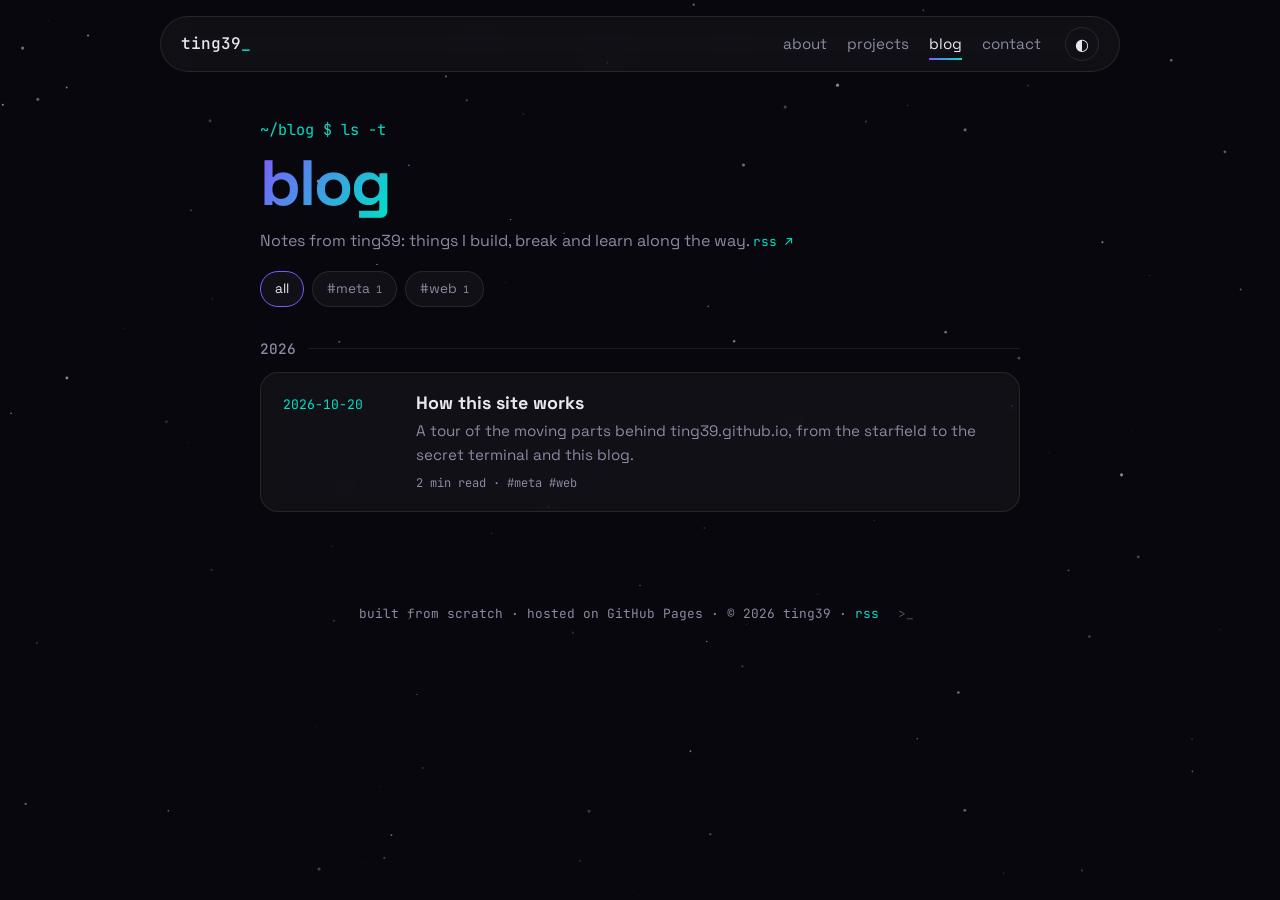
==== blog/index.html @ bfc8deff "Add a Markdown blog with feeds, tag pages and a build Action posts/*.md → blog/ pages, posts.json, A" ====
<!doctype html>
<html lang="en">
<head>
  <meta charset="utf-8">
  <meta name="viewport" content="width=device-width, initial-scale=1">
  <title>ting39 · blog</title>
  <meta name="description" content="Notes from ting39: things I build, break and learn along the way.">
  <link rel="canonical" href="https://ting39.github.io/blog/">
  <meta property="og:site_name" content="ting39">
  <meta property="og:type" content="website">
  <meta property="og:title" content="ting39 · blog">
  <meta property="og:description" content="Notes from ting39: things I build, break and learn along the way.">
  <meta property="og:url" content="https://ting39.github.io/blog/">
  <meta name="twitter:card" content="summary">
  <meta name="theme-color" content="#07070d">
  <link rel="icon" href="data:image/svg+xml,<svg xmlns='http://www.w3.org/2000/svg' viewBox='0 0 100 100'><text y='.9em' font-size='90'>✦</text></svg>">
  <link rel="alternate" type="application/atom+xml" title="ting39 · blog" href="../feed.xml">
  <script>try{var t=localStorage.getItem("theme");if(t)document.documentElement.dataset.theme=t}catch(e){}</script>
  <link rel="preconnect" href="https://fonts.googleapis.com">
  <link rel="preconnect" href="https://fonts.gstatic.com" crossorigin>
  <link href="https://fonts.googleapis.com/css2?family=Space+Grotesk:wght@400;500;700&family=JetBrains+Mono:wght@400;500&display=swap" rel="stylesheet">
  <link rel="stylesheet" href="../style.css?v=5140fa63">
  <link rel="stylesheet" href="../assets/blog.css?v=5140fa63">
</head>
<body class="blog-page">
  <canvas id="sky" aria-hidden="true"></canvas>
  <a class="skip" href="#content">Skip to content</a>
  <header class="nav">
    <a class="logo" href="../">ting39<span class="blink">_</span></a>
    <nav aria-label="Site">
      <a href="../#about">about</a>
      <a href="../#projects">projects</a>
      <a href="../blog/" class="active" aria-current="page">blog</a>
      <a href="../#contact">contact</a>
    </nav>
    <button class="theme-toggle" id="themeToggle" type="button" aria-label="Toggle light/dark theme">◐</button>
  </header>

  <main id="content" class="blog-main">
    <header class="blog-head">
      <p class="mono kicker">~/blog $ ls -t</p>
      <h1>blog</h1>
      <p class="muted">Notes from ting39: things I build, break and learn along the way. <a class="feed-link mono" href="../feed.xml">rss ↗</a></p>
      <nav class="filters tag-chips" aria-label="Tags">
      <a href="../blog/" class="on" aria-current="page">all</a>
      <a href="../blog/tags/meta/">#meta <small>1</small></a>
      <a href="../blog/tags/web/">#web <small>1</small></a>
    </nav>
    </header>
    <h2 class="year mono">2026</h2>
    <ol class="post-list">
      <li><a class="card post-item" href="../blog/how-this-site-works/">
        <time class="pi-date mono" datetime="2026-10-20">2026-10-20</time>
        <span class="pi-main">
          <b class="pi-title">How this site works</b>
          <span class="pi-sum">A tour of the moving parts behind ting39.github.io, from the starfield to the secret terminal and this blog.</span>
          <span class="pi-meta mono">2 min read · #meta #web</span>
        </span>
      </a></li>
    </ol>
  </main>

  <footer>
    <p class="mono">built from scratch · hosted on GitHub Pages · © <span id="footYear">2026</span> ting39 · <a href="../feed.xml">rss</a> <button class="term-btn" type="button" data-terminal aria-label="Open terminal" title="terminal (press `)">&gt;_</button></p>
  </footer>

  <script src="../projects.js"></script>
  <script src="../assets/blog.js?v=5140fa63" defer></script>
</body>
</html>
---- style.css ----
:root {
  --bg: #07070d;
  --bg-2: #0e0e1a;
  --fg: #e8e8f0;
  --muted: #8a8aa3;
  --card: rgba(255, 255, 255, 0.04);
  --border: rgba(255, 255, 255, 0.09);
  --a1: #7c5cff;
  --a2: #00e0c6;
  --a3: #ff4fa3;
  --star: 232, 232, 240;
  --radius: 18px;
}
:root[data-theme="light"] {
  --bg: #f6f5fb;
  --bg-2: #ecebf5;
  --fg: #16161f;
  --muted: #5d5d72;
  --card: rgba(255, 255, 255, 0.7);
  --border: rgba(20, 20, 40, 0.1);
  --star: 90, 80, 160;
}

* { box-sizing: border-box; margin: 0; padding: 0; }
html { scroll-behavior: smooth; }
body {
  font-family: "Space Grotesk", system-ui, sans-serif;
  background: var(--bg);
  color: var(--fg);
  line-height: 1.6;
  overflow-x: hidden;
  transition: background .4s, color .4s;
}
a { color: inherit; text-decoration: none; }
.mono { font-family: "JetBrains Mono", monospace; }
.muted { color: var(--muted); }

#sky { position: fixed; inset: 0; z-index: -2; }
.cursor-glow {
  position: fixed; width: 500px; height: 500px; border-radius: 50%;
  pointer-events: none; z-index: -1; left: 0; top: 0;
  background: radial-gradient(circle, rgba(124, 92, 255, .15), transparent 60%);
  transform: translate(-50%, -50%);
  transition: opacity .3s;
}

/* NAV */
.nav {
  position: fixed; top: 16px; left: 50%; transform: translateX(-50%);
  width: min(960px, calc(100% - 32px));
  display: flex; align-items: center; gap: 24px;
  padding: 10px 20px; border-radius: 999px;
  background: var(--card); border: 1px solid var(--border);
  backdrop-filter: blur(14px); -webkit-backdrop-filter: blur(14px);
  z-index: 10;
}
.logo { font-family: "JetBrains Mono", monospace; font-weight: 500; }
.blink { animation: blink 1s steps(1) infinite; color: var(--a2); }
.nav nav { display: flex; gap: 20px; margin-left: auto; }
.nav nav a { color: var(--muted); font-size: .95rem; position: relative; transition: color .2s; }
.nav nav a:hover, .nav nav a.active { color: var(--fg); }
.nav nav a::after {
  content: ""; position: absolute; left: 0; bottom: -4px; height: 2px; width: 0;
  background: linear-gradient(90deg, var(--a1), var(--a2)); transition: width .3s;
}
.nav nav a:hover::after, .nav nav a.active::after { width: 100%; }
.theme-toggle {
  background: none; border: 1px solid var(--border); color: var(--fg);
  width: 34px; height: 34px; border-radius: 50%; cursor: pointer; font-size: 1rem;
  transition: transform .4s;
}
.theme-toggle:hover { transform: rotate(180deg); }

/* HERO */
.hero {
  min-height: 100vh; display: flex; flex-direction: column;
  justify-content: center; align-items: center; text-align: center;
  padding: 0 16px; position: relative;
}
.kicker { color: var(--a2); font-size: .95rem; margin-bottom: 8px; }
.glitch {
  font-size: clamp(4rem, 16vw, 10rem); font-weight: 700; letter-spacing: -0.04em; line-height: 1;
  background: linear-gradient(120deg, var(--a1), var(--a2), var(--a3), var(--a1));
  background-size: 300% 100%;
  -webkit-background-clip: text; background-clip: text; color: transparent;
  animation: shift 8s ease-in-out infinite;
  position: relative;
}
.glitch::before, .glitch::after {
  content: attr(data-text); position: absolute; inset: 0;
  background: inherit; -webkit-background-clip: text; background-clip: text;
  opacity: 0;
}
.glitch:hover::before { animation: glitch1 .4s linear infinite; opacity: .8; }
.glitch:hover::after { animation: glitch2 .4s linear infinite; opacity: .8; }
.tagline { margin-top: 18px; font-size: clamp(1rem, 2.6vw, 1.3rem); color: var(--muted); min-height: 2em; }
.caret { animation: blink 1s steps(1) infinite; color: var(--a2); }
.hero-actions { display: flex; gap: 14px; margin-top: 34px; flex-wrap: wrap; justify-content: center; }

.btn {
  display: inline-block; padding: 12px 26px; border-radius: 999px; font-weight: 500;
  transition: transform .2s, box-shadow .3s, background .3s;
}
.btn:hover { transform: translateY(-2px); }
.btn.primary {
  background: linear-gradient(120deg, var(--a1), var(--a2)); color: #fff;
  box-shadow: 0 8px 30px -8px var(--a1);
}
.btn.primary:hover { box-shadow: 0 12px 40px -6px var(--a2); }
.btn.ghost { border: 1px solid var(--border); background: var(--card); }

.scroll-hint {
  position: absolute; bottom: 36px; width: 26px; height: 42px;
  border: 2px solid var(--muted); border-radius: 14px;
}
.scroll-hint span {
  position: absolute; left: 50%; top: 8px; width: 4px; height: 8px; margin-left: -2px;
  background: var(--fg); border-radius: 2px; animation: scroll 1.8s infinite;
}

/* SECTIONS */
.section { width: min(960px, calc(100% - 32px)); margin: 0 auto; padding: 110px 0 40px; }
.section h2 { font-size: clamp(1.8rem, 5vw, 2.6rem); margin-bottom: 28px; display: flex; align-items: center; gap: 12px; }
.section h2::after { content: ""; flex: 1; height: 1px; background: var(--border); margin-left: 12px; }
.num { font-family: "JetBrains Mono", monospace; color: var(--a2); font-size: .6em; }

.card {
  background: var(--card); border: 1px solid var(--border); border-radius: var(--radius);
  padding: 28px; backdrop-filter: blur(10px); -webkit-backdrop-filter: blur(10px);
}
.about-grid { display: grid; grid-template-columns: 1.6fr 1fr; gap: 20px; }
.about-text p + p { margin-top: 12px; }
.stats { display: grid; gap: 16px; }
.stats > div { display: flex; align-items: baseline; gap: 12px; }
.stat {
  font-size: 2rem; font-weight: 700; min-width: 2.6ch;
  background: linear-gradient(120deg, var(--a1), var(--a2));
  -webkit-background-clip: text; background-clip: text; color: transparent;
}
.stats small { color: var(--muted); }

/* PROJECTS */
.filters { display: flex; gap: 8px; flex-wrap: wrap; margin-bottom: 18px; }
.filters button {
  font: inherit; font-size: .85rem; padding: 6px 14px; border-radius: 999px; cursor: pointer;
  background: var(--card); color: var(--muted); border: 1px solid var(--border);
}
.filters button.on { color: var(--fg); border-color: var(--a1); }
.project-grid { display: grid; grid-template-columns: repeat(auto-fill, minmax(270px, 1fr)); gap: 20px; }
.project {
  position: relative; overflow: hidden; transition: transform .3s, border-color .3s;
  transform-style: preserve-3d;
}
.project:hover { border-color: var(--a1); }
.project .emoji { font-size: 2rem; }
.project h3 { margin: 10px 0 6px; }
.project p { color: var(--muted); font-size: .95rem; }
.project .tags { display: flex; gap: 6px; flex-wrap: wrap; margin-top: 14px; }
.project .tags span { font-family: "JetBrains Mono", monospace; font-size: .75rem; color: var(--a2); }
.project .plinks { display: flex; gap: 14px; margin-top: 16px; font-size: .9rem; }
.project .plinks a:hover { color: var(--a2); }

.empty { text-align: center; padding: 56px 24px; }
.empty h3 { margin-top: 24px; font-size: 1.3rem; }
.orbit {
  width: 80px; height: 80px; margin: 0 auto; border-radius: 50%;
  border: 1px dashed var(--muted); position: relative; animation: spin 6s linear infinite;
}
.orbit::before {
  content: ""; position: absolute; inset: 28px; border-radius: 50%;
  background: linear-gradient(120deg, var(--a1), var(--a2));
  box-shadow: 0 0 24px var(--a1);
}
.orbit span {
  position: absolute; top: -5px; left: 50%; width: 10px; height: 10px; margin-left: -5px;
  border-radius: 50%; background: var(--a3); box-shadow: 0 0 12px var(--a3);
}

/* MUSIC */
[hidden] { display: none !important; }
.music-sub { margin: -14px 0 18px; }
.tracks { list-style: none; display: grid; grid-template-columns: minmax(0, 1fr); gap: 10px; }
.track {
  display: flex; align-items: center; gap: 16px; padding: 12px 18px;
  transition: transform .25s, border-color .25s;
}
.track:hover, .track.active { transform: translateX(6px); border-color: #1db954; }
.track .meta a:hover b { color: #1db954; text-decoration: underline; text-underline-offset: 3px; }
.track .art { position: relative; flex: none; width: 56px; height: 56px; }
.track .play {
  position: absolute; inset: 0; border: 0; border-radius: 8px; cursor: pointer;
  background: rgba(0, 0, 0, .45); color: #fff; font-size: 1.1rem;
  display: grid; place-items: center; opacity: 0; transition: opacity .2s, background .2s;
}
.track .play .ico {
  width: 34px; height: 34px; border-radius: 50%; background: #1db954; color: #000;
  display: grid; place-items: center; font-size: .8rem; padding-left: 2px;
  box-shadow: 0 4px 14px -4px rgba(0, 0, 0, .7); transition: transform .2s;
}
.track:hover .play, .track.active .play, .track .play:focus-visible { opacity: 1; }
.track .play:hover .ico { transform: scale(1.1); }
.track.playing .play .ico { padding-left: 0; letter-spacing: -2px; }
@media (hover: none) { .track .play { opacity: 1; background: rgba(0, 0, 0, .25); } }
.player { margin-top: 14px; }
.player-slot { min-height: 152px; border-radius: 12px; overflow: hidden; }
.player-slot iframe { display: block; border-radius: 12px; }
.player-loading { height: 152px; display: grid; place-items: center; color: var(--muted); background: var(--card); border: 1px solid var(--border); border-radius: 12px; font-size: .85rem; }
.player-note { color: var(--muted); font-size: .78rem; margin-top: 8px; }
.track .rank { font-family: "JetBrains Mono", monospace; font-size: 1.3rem; color: var(--muted); width: 1.4ch; text-align: right; }
.tracks li:first-child .rank { color: #1db954; }
.track img, .track .noart {
  width: 56px; height: 56px; border-radius: 8px; flex: none; object-fit: cover;
  box-shadow: 0 6px 20px -8px rgba(0, 0, 0, .6);
}
.track .noart { display: grid; place-items: center; background: var(--card); font-size: 1.4rem; }
.track .meta { display: flex; flex-direction: column; min-width: 0; flex: 1; }
.track .meta a, .track .meta b, .track .meta small { display: block; min-width: 0; white-space: nowrap; overflow: hidden; text-overflow: ellipsis; }
.track .meta small { color: var(--muted); }
.eq { display: flex; gap: 3px; align-items: flex-end; height: 18px; opacity: 0; transition: opacity .3s; }
.eq i { width: 3px; background: #1db954; border-radius: 2px; animation: eq 0.9s ease-in-out infinite; }
.eq i:nth-child(2) { animation-delay: -.3s; }
.eq i:nth-child(3) { animation-delay: -.6s; }
.track .eq i { animation-play-state: paused; }
.track.playing .eq { opacity: 1; }
.track.playing .eq i { animation-play-state: running; }
.music-foot { margin-top: 14px; font-size: .78rem; color: var(--muted); display: flex; align-items: center; gap: 6px; flex-wrap: wrap; }
.music-foot a { color: #1db954; }
.spotify-dot { width: 8px; height: 8px; border-radius: 50%; background: #1db954; box-shadow: 0 0 10px #1db954; }
@keyframes eq { 0%, 100% { height: 4px; } 50% { height: 18px; } }

/* CONTACT */
.contact { text-align: center; }
.contact p { font-size: 1.15rem; margin-bottom: 20px; }
.links { display: flex; gap: 14px; justify-content: center; flex-wrap: wrap; }

footer { text-align: center; padding: 60px 16px 40px; color: var(--muted); font-size: .8rem; }
.term-btn {
  font: inherit; color: var(--muted); background: none; border: 1px solid transparent; border-radius: 6px;
  padding: 1px 6px; margin-left: 4px; cursor: pointer; opacity: .55; transition: opacity .2s, color .2s, border-color .2s;
}
.term-btn:hover, .term-btn:focus-visible { opacity: 1; color: var(--a2); border-color: var(--border); outline: none; }
.kicker-btn { font: inherit; color: inherit; background: none; border: 0; padding: 0; cursor: text; }
.kicker-btn:hover { text-shadow: 0 0 12px var(--a2); }
.kicker-btn:focus-visible { outline: 1px dashed var(--a2); outline-offset: 4px; }

/* REVEAL */
.reveal { opacity: 0; transform: translateY(40px); transition: opacity .8s, transform .8s; }
.reveal.in { opacity: 1; transform: none; }

@keyframes blink { 50% { opacity: 0; } }
@keyframes shift { 0%, 100% { background-position: 0% 50%; } 50% { background-position: 100% 50%; } }
@keyframes scroll { 0% { opacity: 1; transform: translateY(0); } 100% { opacity: 0; transform: translateY(14px); } }
@keyframes spin { to { transform: rotate(360deg); } }
@keyframes glitch1 { 0%,100% { transform: translate(0); } 25% { transform: translate(-3px, 2px); } 50% { transform: translate(3px, -1px); } 75% { transform: translate(-1px, -2px); } }
@keyframes glitch2 { 0%,100% { transform: translate(0); } 25% { transform: translate(3px, -2px); } 50% { transform: translate(-3px, 1px); } 75% { transform: translate(2px, 2px); } }

@media (max-width: 680px) {
  .nav { gap: 10px; padding: 8px 10px 8px 14px; }
  .nav nav { gap: 12px; }
  .nav nav a { font-size: .85rem; white-space: nowrap; }
  /* the links scroll sideways instead of widening the page on narrow phones */
  .nav nav {
    flex: 1; min-width: 0; margin-left: 0; overflow-x: auto; scrollbar-width: none; padding: 4px 6px 6px;
    -webkit-mask-image: linear-gradient(90deg, transparent, #000 10px, #000 calc(100% - 10px), transparent);
    mask-image: linear-gradient(90deg, transparent, #000 10px, #000 calc(100% - 10px), transparent);
  }
  .nav nav::-webkit-scrollbar { display: none; }
  .nav nav a:first-child { margin-left: auto; }
  .logo, .theme-toggle { flex: none; }
  .about-grid { grid-template-columns: 1fr; }
  .cursor-glow { display: none; }
}
@media (prefers-reduced-motion: reduce) {
  *, *::before, *::after { animation: none !important; transition: none !important; }
  .reveal { opacity: 1; transform: none; }
}

/* POSTS (homepage "writing" section and the blog index share these) */
.post-list { list-style: none; display: grid; gap: 12px; }
.post-item {
  display: grid; grid-template-columns: 7.2em 1fr; gap: 6px 18px; padding: 18px 22px;
  transition: transform .25s, border-color .25s;
}
.post-item:hover, .post-item:focus-visible { border-color: var(--a1); transform: translateX(4px); outline: none; }
.pi-date { color: var(--a2); font-size: .82rem; padding-top: .2em; }
.pi-main { display: flex; flex-direction: column; gap: 4px; min-width: 0; }
.pi-title { font-size: 1.12rem; line-height: 1.35; }
.pi-sum { color: var(--muted); font-size: .95rem; }
.pi-meta { color: var(--muted); font-size: .75rem; margin-top: 2px; }
.post-item:hover .pi-title { color: var(--a2); }
.more-posts { margin-top: 16px; font-size: .85rem; color: var(--muted); }
.more-posts a { color: var(--a2); }
.more-posts a:hover { text-decoration: underline; text-underline-offset: 3px; }
@media (max-width: 560px) {
  .post-item { grid-template-columns: 1fr; padding: 16px 18px; }
}

.skip {
  position: fixed; left: 16px; top: -60px; z-index: 50; padding: 8px 14px; border-radius: 8px;
  background: var(--a1); color: #fff; transition: top .2s;
}
.skip:focus { top: 16px; }
---- assets/blog.css ----
/* Blog pages (generated by tools/blog/build.mjs). Builds on style.css's tokens. */
:root {
  --prose: #d9d9e6;
  --code-bg: rgba(255, 255, 255, .035);
  --tok-keyword: #c792ea; --tok-string: #a6e3a1; --tok-number: #ffb86c; --tok-comment: #6f7596;
  --tok-function: #82aaff; --tok-type: #ffd166; --tok-builtin: #00e0c6; --tok-literal: #ff79c6;
  --tok-operator: #89ddff; --tok-punct: #8a8aa3; --tok-property: #82aaff; --tok-tag: #ff79c6;
  --tok-attr: #ffd166; --tok-variable: #f78c6c; --tok-meta: #a48bff;
  --cjk: "Noto Sans TC", "PingFang TC", "Hiragino Sans", "Microsoft JhengHei", "Noto Sans CJK TC", sans-serif;
}
:root[data-theme="light"] {
  --prose: #2a2a38;
  --code-bg: rgba(20, 20, 60, .04);
  --tok-keyword: #8a3fc4; --tok-string: #2a7f3b; --tok-number: #b35c00; --tok-comment: #7a7f99;
  --tok-function: #2f59d6; --tok-type: #9a6500; --tok-builtin: #007d73; --tok-literal: #c42a7a;
  --tok-operator: #1f6f99; --tok-punct: #6c6c86; --tok-property: #2f59d6; --tok-tag: #c42a7a;
  --tok-attr: #9a6500; --tok-variable: #b8431c; --tok-meta: #6a48f0;
}

.blog-main { width: min(760px, calc(100% - 32px)); margin: 0 auto; padding: 118px 0 30px; }
.blog-page { font-family: "Space Grotesk", var(--cjk); }

/* index + tag pages */
.blog-head { margin-bottom: 26px; }
.blog-head h1 {
  font-size: clamp(2.6rem, 9vw, 4rem); line-height: 1.05; letter-spacing: -.03em;
  background: linear-gradient(120deg, var(--a1), var(--a2)); -webkit-background-clip: text; background-clip: text; color: transparent;
  width: fit-content;
}
.blog-head .muted { margin: 10px 0 18px; }
.feed-link { font-size: .8rem; color: var(--a2); white-space: nowrap; }
.tag-chips a { font-size: .85rem; padding: 6px 14px; border-radius: 999px; background: var(--card); color: var(--muted); border: 1px solid var(--border); transition: color .2s, border-color .2s; }
.tag-chips a:hover { color: var(--fg); }
.tag-chips a.on { color: var(--fg); border-color: var(--a1); }
.tag-chips small { color: var(--muted); font-family: "JetBrains Mono", monospace; font-size: .75em; margin-left: 2px; }
.year { font-size: .9rem; font-weight: 500; color: var(--muted); margin: 30px 0 12px; display: flex; align-items: center; gap: 12px; }
.year::after { content: ""; flex: 1; height: 1px; background: var(--border); }
.empty-posts { text-align: center; }

/* a post */
.progress {
  position: fixed; top: 0; left: 0; right: 0; height: 2px; z-index: 20; transform-origin: 0 50%; transform: scaleX(0);
  background: linear-gradient(90deg, var(--a1), var(--a2));
}
.post-head { margin-bottom: 30px; }
.back { display: inline-block; font-size: .85rem; color: var(--muted); margin-bottom: 26px; transition: color .2s, transform .2s; }
.back:hover { color: var(--a2); transform: translateX(-3px); }
.post-head .kicker { font-size: .85rem; color: var(--a2); margin-bottom: 10px; }
.post-head h1 { font-size: clamp(2rem, 6vw, 3rem); line-height: 1.15; letter-spacing: -.025em; text-wrap: balance; }
.tags { list-style: none; display: flex; flex-wrap: wrap; gap: 6px 14px; margin-top: 16px; }
.tags a { font-family: "JetBrains Mono", monospace; font-size: .8rem; color: var(--a2); }
.tags a:hover { text-decoration: underline; text-underline-offset: 3px; }

.toc { margin: 0 0 30px; padding: 12px 18px; border: 1px solid var(--border); border-radius: 12px; background: var(--card); }
.toc summary { cursor: pointer; color: var(--muted); font-size: .85rem; }
.toc ol { list-style: none; margin-top: 10px; display: grid; gap: 4px; }
.toc li.toc-3 { padding-left: 16px; font-size: .95em; }
.toc a { color: var(--muted); transition: color .2s; }
.toc a:hover { color: var(--fg); }

/* typography */
.prose {
  color: var(--prose); font-size: 1.08rem; line-height: 1.8; overflow-wrap: break-word;
  text-autospace: normal; text-spacing-trim: normal; hanging-punctuation: allow-end; line-break: strict;
}
.prose:lang(zh), .post:lang(zh) .prose { line-height: 1.95; letter-spacing: .02em; }
.prose > * + * { margin-top: 1.15em; }
.prose h2, .prose h3, .prose h4 { color: var(--fg); line-height: 1.3; letter-spacing: -.01em; scroll-margin-top: 90px; position: relative; }
.prose h2 { font-size: 1.6rem; margin-top: 2em; }
.prose h3 { font-size: 1.28rem; margin-top: 1.7em; }
.prose h4 { font-size: 1.08rem; margin-top: 1.5em; }
.prose h1 { font-size: 2rem; }
.anchor { margin-left: .35em; color: var(--muted); opacity: 0; font-weight: 400; transition: opacity .2s; text-decoration: none !important; }
.prose :is(h1, h2, h3, h4, h5, h6):hover .anchor, .anchor:focus-visible { opacity: .7; }
.prose a { color: var(--fg); text-decoration: underline; text-decoration-color: var(--a1); text-decoration-thickness: 1.5px; text-underline-offset: 3px; transition: color .2s, text-decoration-color .2s; }
.prose a:hover { color: var(--a2); text-decoration-color: var(--a2); }
.prose strong { color: var(--fg); }
.prose ul, .prose ol { padding-left: 1.4em; }
.prose li + li, .prose li > ul, .prose li > ol { margin-top: .35em; }
.prose li::marker { color: var(--a2); }
.prose ul.tasks { list-style: none; padding-left: .2em; }
.prose li.task input { accent-color: var(--a2); margin-right: .4em; transform: translateY(1px); }
.prose hr { border: 0; text-align: center; margin: 2.2em 0; }
.prose hr::after { content: "✦  ✦  ✦"; color: var(--muted); letter-spacing: .4em; white-space: pre; }
.prose img { max-width: 100%; height: auto; border-radius: 12px; display: block; }
.prose figure:not(.code) { margin-inline: 0; }
.prose figure:not(.code) img { margin: 0 auto; box-shadow: 0 16px 40px -20px rgba(0, 0, 0, .6); }
.prose figcaption { text-align: center; color: var(--muted); font-size: .88rem; margin-top: .6em; }
.prose blockquote { border-left: 3px solid var(--a1); padding: .2em 0 .2em 1.1em; color: var(--muted); }
.prose kbd {
  font-family: "JetBrains Mono", monospace; font-size: .82em; padding: .1em .45em; border-radius: 6px;
  border: 1px solid var(--border); border-bottom-width: 2px; background: var(--code-bg); color: var(--fg);
}
.prose :not(pre) > code {
  font-family: "JetBrains Mono", monospace; font-size: .86em; padding: .12em .4em; border-radius: 6px;
  background: var(--code-bg); border: 1px solid var(--border); color: var(--fg); overflow-wrap: anywhere;
}
.prose del { color: var(--muted); }

/* callouts: > [!NOTE] etc. */
.callout { --c: var(--a1); border: 1px solid color-mix(in srgb, var(--c) 40%, transparent); border-left: 3px solid var(--c); border-radius: 10px; padding: .85em 1.1em; background: color-mix(in srgb, var(--c) 7%, transparent); }
.callout > * + * { margin-top: .6em; }
.callout-title { font-weight: 700; color: var(--c); font-size: .92em; letter-spacing: .02em; }
.callout-title::before { content: "ℹ  "; white-space: pre; }
.callout-tip { --c: var(--a2); } .callout-tip .callout-title::before { content: "✦  "; }
.callout-important { --c: #c792ea; } .callout-important .callout-title::before { content: "❖  "; }
.callout-warning { --c: #ffb86c; } .callout-warning .callout-title::before { content: "⚠  "; }
.callout-caution { --c: #ff6b81; } .callout-caution .callout-title::before { content: "⛔  "; }
:root[data-theme="light"] .callout-warning { --c: #b35c00; }
:root[data-theme="light"] .callout-caution { --c: #d42a4f; }

/* tables */
.table-wrap { overflow-x: auto; border: 1px solid var(--border); border-radius: 12px; }
.prose table { border-collapse: collapse; width: 100%; font-size: .95rem; line-height: 1.5; }
.prose th, .prose td { padding: .6em .9em; text-align: left; border-bottom: 1px solid var(--border); vertical-align: top; }
.prose th { color: var(--fg); background: var(--code-bg); font-weight: 500; white-space: nowrap; }
.prose tr:last-child td { border-bottom: 0; }

/* code blocks */
figure.code { margin-inline: 0; border: 1px solid var(--border); border-radius: 12px; background: var(--code-bg); overflow: hidden; position: relative; }
figure.code figcaption {
  display: flex; align-items: center; gap: 10px; padding: .45em .6em .45em 1em; margin: 0; text-align: left;
  border-bottom: 1px solid var(--border); font-family: "JetBrains Mono", monospace; font-size: .76rem; color: var(--muted);
}
.code-title { color: var(--fg); flex: 1; overflow: hidden; text-overflow: ellipsis; white-space: nowrap; }
.code-lang { text-transform: lowercase; }
figure.code pre { overflow-x: auto; padding: 1em 1.1em; font-family: "JetBrains Mono", monospace; font-size: .86rem; line-height: 1.65; tab-size: 2; scrollbar-width: thin; }
.copy {
  font: inherit; font-size: .74rem; color: var(--muted); background: transparent; border: 1px solid var(--border);
  border-radius: 6px; padding: .15em .6em; cursor: pointer; transition: color .2s, border-color .2s;
}
.copy:hover, .copy:focus-visible { color: var(--fg); border-color: var(--a1); outline: none; }
figure.code > .copy { position: absolute; top: .55em; right: .6em; opacity: 0; font-family: "JetBrains Mono", monospace; }
figure.code:hover > .copy, figure.code > .copy:focus-visible { opacity: 1; }
@media (hover: none) { figure.code > .copy { opacity: 1; } }
.tok-keyword { color: var(--tok-keyword); } .tok-string { color: var(--tok-string); } .tok-number { color: var(--tok-number); }
.tok-comment { color: var(--tok-comment); font-style: italic; } .tok-function { color: var(--tok-function); }
.tok-type { color: var(--tok-type); } .tok-builtin { color: var(--tok-builtin); } .tok-literal { color: var(--tok-literal); }
.tok-operator { color: var(--tok-operator); } .tok-punct { color: var(--tok-punct); } .tok-property { color: var(--tok-property); }
.tok-tag { color: var(--tok-tag); } .tok-attr { color: var(--tok-attr); } .tok-variable { color: var(--tok-variable); } .tok-meta { color: var(--tok-meta); }
.tok-inserted { color: #5af2a5; background: rgba(90, 242, 165, .08); display: inline-block; width: 100%; }
.tok-deleted { color: #ff6b81; background: rgba(255, 107, 129, .08); display: inline-block; width: 100%; }

/* footnotes */
.fn a { text-decoration: none !important; font-family: "JetBrains Mono", monospace; font-size: .75em; color: var(--a2); padding: 0 .15em; }
.footnotes { margin-top: 2.5em; padding-top: 1em; border-top: 1px solid var(--border); font-size: .9rem; color: var(--muted); }
.footnotes ol { padding-left: 1.4em; }
.fn-back { text-decoration: none !important; }
:target { scroll-margin-top: 90px; }
.footnotes li:target, .prose :target { animation: flash 1.6s ease-out; }
@keyframes flash { 0% { background: color-mix(in srgb, var(--a2) 22%, transparent); } 100% { background: transparent; } }

/* post footer */
.post-foot { margin-top: 3em; padding: 0; text-align: left; font-size: 1rem; color: inherit; }
.post-nav { display: grid; grid-template-columns: 1fr 1fr; gap: 14px; }
.post-nav a { padding: 16px 20px; display: flex; flex-direction: column; gap: 4px; transition: border-color .25s, transform .25s; }
.post-nav a:hover { border-color: var(--a1); transform: translateY(-2px); }
.post-nav small { color: var(--muted); font-size: .76rem; }
.post-nav-next { text-align: right; grid-column: 2; }
.post-meta { margin-top: 20px; font-size: .78rem; color: var(--muted); }
.post-meta a { color: var(--a2); }
.post-meta kbd { font-family: inherit; border: 1px solid var(--border); border-radius: 4px; padding: 0 .35em; }
.post-meta code { color: var(--fg); }
footer a { color: var(--a2); }

@media (max-width: 560px) {
  .blog-main { padding-top: 100px; }
  .prose { font-size: 1.02rem; }
  .post-nav { grid-template-columns: 1fr; }
  .post-nav-next { grid-column: 1; }
  .prose ul, .prose ol { padding-left: 1.2em; }
}
@media print {
  #sky, .nav, footer, .progress, .copy, .post-nav, .toc { display: none !important; }
  .blog-main { padding: 0; width: 100%; }
  .prose { color: #000; }
}
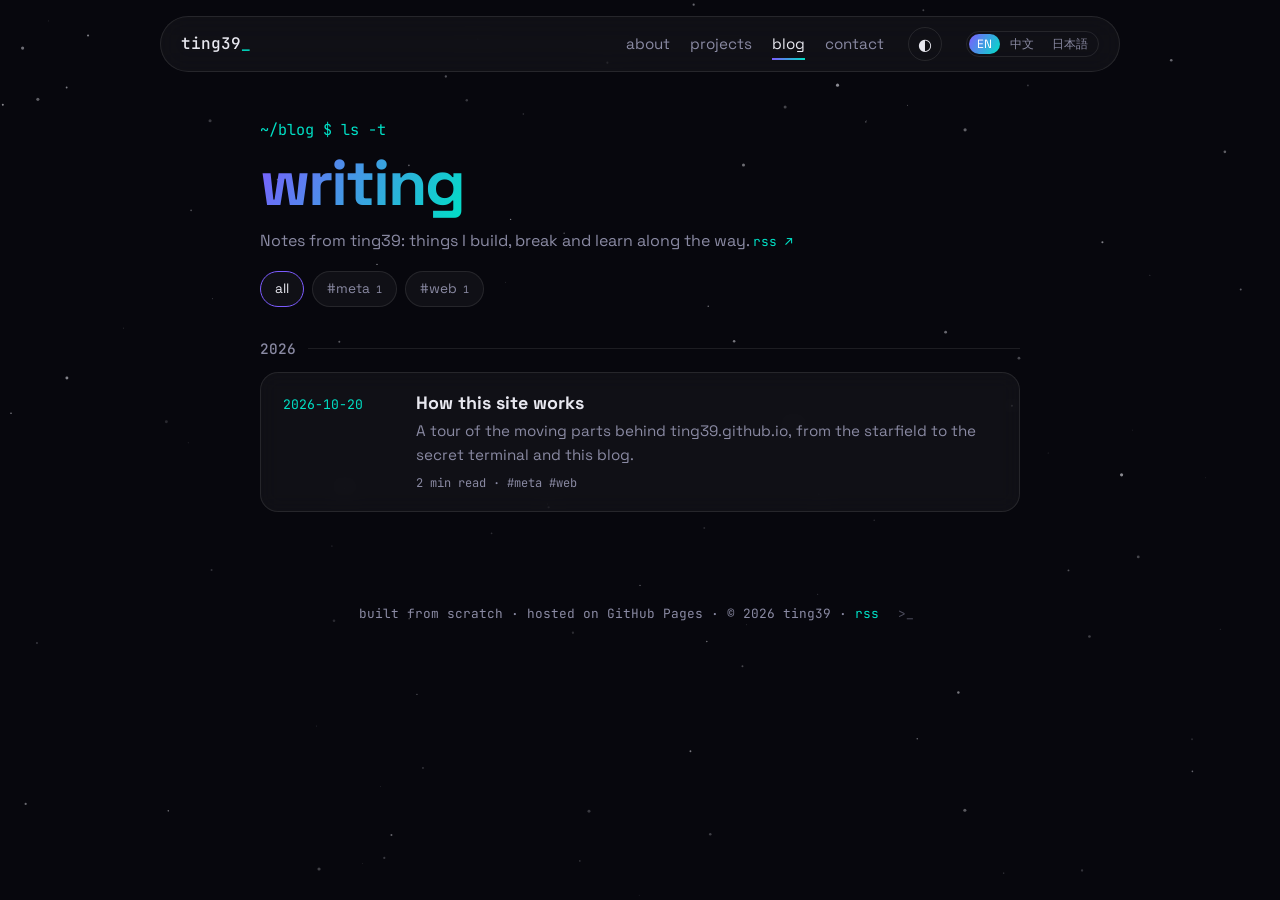
==== commit 93f6b3e1: "Add Traditional Chinese (Taiwan) and Japanese to the whole homepage - assets/i18n.js: shared languag" ====
--- a/blog/index.html
+++ b/blog/index.html
@@ -11,7 +11,8 @@
   <meta property="og:title" content="ting39 · blog">
   <meta property="og:description" content="Notes from ting39: things I build, break and learn along the way.">
   <meta property="og:url" content="https://ting39.github.io/blog/">
-  <meta name="twitter:card" content="summary">
+  <meta property="og:image" content="https://ting39.github.io/assets/og.png">
+  <meta name="twitter:card" content="summary_large_image">
   <meta name="theme-color" content="#07070d">
   <link rel="icon" href="data:image/svg+xml,<svg xmlns='http://www.w3.org/2000/svg' viewBox='0 0 100 100'><text y='.9em' font-size='90'>✦</text></svg>">
   <link rel="alternate" type="application/atom+xml" title="ting39 · blog" href="../feed.xml">
@@ -19,30 +20,31 @@
   <link rel="preconnect" href="https://fonts.googleapis.com">
   <link rel="preconnect" href="https://fonts.gstatic.com" crossorigin>
   <link href="https://fonts.googleapis.com/css2?family=Space+Grotesk:wght@400;500;700&family=JetBrains+Mono:wght@400;500&display=swap" rel="stylesheet">
-  <link rel="stylesheet" href="../style.css?v=5140fa63">
-  <link rel="stylesheet" href="../assets/blog.css?v=5140fa63">
+  <link rel="stylesheet" href="../style.css?v=33f9f69d">
+  <link rel="stylesheet" href="../assets/blog.css?v=33f9f69d">
 </head>
 <body class="blog-page">
   <canvas id="sky" aria-hidden="true"></canvas>
-  <a class="skip" href="#content">Skip to content</a>
+  <a class="skip" href="#content" data-i18n="blog.skip">Skip to content</a>
   <header class="nav">
     <a class="logo" href="../">ting39<span class="blink">_</span></a>
     <nav aria-label="Site">
-      <a href="../#about">about</a>
-      <a href="../#projects">projects</a>
-      <a href="../blog/" class="active" aria-current="page">blog</a>
-      <a href="../#contact">contact</a>
+      <a href="../#about" data-i18n="nav.about">about</a>
+      <a href="../#projects" data-i18n="nav.projects">projects</a>
+      <a href="../blog/" class="active" aria-current="page" data-i18n="nav.blog">blog</a>
+      <a href="../#contact" data-i18n="nav.contact">contact</a>
     </nav>
-    <button class="theme-toggle" id="themeToggle" type="button" aria-label="Toggle light/dark theme">◐</button>
+    <button class="theme-toggle" id="themeToggle" type="button" aria-label="Toggle light/dark theme" data-i18n-attr="aria-label:nav.theme">◐</button>
+    <div id="langSwitch"></div>
   </header>
 
   <main id="content" class="blog-main">
     <header class="blog-head">
       <p class="mono kicker">~/blog $ ls -t</p>
-      <h1>blog</h1>
-      <p class="muted">Notes from ting39: things I build, break and learn along the way. <a class="feed-link mono" href="../feed.xml">rss ↗</a></p>
+      <h1 data-i18n="blog.h">blog</h1>
+      <p class="muted"><span data-i18n="blog.desc">Notes from ting39: things I build, break and learn along the way.</span> <a class="feed-link mono" href="../feed.xml">rss ↗</a></p>
       <nav class="filters tag-chips" aria-label="Tags">
-      <a href="../blog/" class="on" aria-current="page">all</a>
+      <a href="../blog/" class="on" aria-current="page" data-i18n="projects.all">all</a>
       <a href="../blog/tags/meta/">#meta <small>1</small></a>
       <a href="../blog/tags/web/">#web <small>1</small></a>
     </nav>
@@ -52,19 +54,21 @@
       <li><a class="card post-item" href="../blog/how-this-site-works/">
         <time class="pi-date mono" datetime="2026-10-20">2026-10-20</time>
         <span class="pi-main">
-          <b class="pi-title">How this site works</b>
-          <span class="pi-sum">A tour of the moving parts behind ting39.github.io, from the starfield to the secret terminal and this blog.</span>
-          <span class="pi-meta mono">2 min read · #meta #web</span>
+          <b class="pi-title"><span data-lang-block="en" lang="en">How this site works</span><span data-lang-block="zh-TW" lang="zh-Hant-TW" hidden>這個網站是怎麼運作的</span><span data-lang-block="ja" lang="ja" hidden>このサイトのしくみ</span></b>
+          <span class="pi-sum"><span data-lang-block="en" lang="en">A tour of the moving parts behind ting39.github.io, from the starfield to the secret terminal and this blog.</span><span data-lang-block="zh-TW" lang="zh-Hant-TW" hidden>帶你看看 ting39.github.io 背後的各個零件：從星空背景、秘密終端機，到這個部落格。</span><span data-lang-block="ja" lang="ja" hidden>ting39.github.io を支える部品をひととおり紹介します。星空の背景から秘密のターミナル、このブログまで。</span></span>
+          <span class="pi-meta mono"><span data-lang-block="en" lang="en"><span data-i18n="blog.min" data-i18n-vars='{"n":2}'>2 min read</span></span><span data-lang-block="zh-TW" lang="zh-Hant-TW" hidden><span data-i18n="blog.min" data-i18n-vars='{"n":2}'>2 min read</span></span><span data-lang-block="ja" lang="ja" hidden><span data-i18n="blog.min" data-i18n-vars='{"n":3}'>3 min read</span></span> · #meta #web</span>
         </span>
       </a></li>
     </ol>
   </main>
 
   <footer>
-    <p class="mono">built from scratch · hosted on GitHub Pages · © <span id="footYear">2026</span> ting39 · <a href="../feed.xml">rss</a> <button class="term-btn" type="button" data-terminal aria-label="Open terminal" title="terminal (press `)">&gt;_</button></p>
+    <p class="mono"><span data-i18n="foot.built">built from scratch · hosted on GitHub Pages ·</span> © <span id="footYear">2026</span> ting39 · <a href="../feed.xml">rss</a> <button class="term-btn" type="button" data-terminal aria-label="Open terminal" title="terminal (press `)" data-i18n-attr="aria-label:foot.term;title:foot.termTitle">&gt;_</button></p>
   </footer>
 
+  <script src="../assets/i18n.js?v=33f9f69d"></script>
+  <script src="../assets/i18n-strings.js?v=33f9f69d"></script>
   <script src="../projects.js"></script>
-  <script src="../assets/blog.js?v=5140fa63" defer></script>
+  <script src="../assets/blog.js?v=33f9f69d" defer></script>
 </body>
 </html>
--- a/style.css
+++ b/style.css
@@ -300,3 +300,11 @@
   background: var(--a1); color: #fff; transition: top .2s;
 }
 .skip:focus { top: 16px; }
+
+/* language switch (assets/i18n.js) */
+.i18n-switch { display: flex; gap: 2px; border: 1px solid var(--border); border-radius: 999px; padding: 2px; }
+.i18n-switch button { font: inherit; font-size: .75rem; color: var(--muted); background: none; border: 0; border-radius: 999px; padding: 4px 8px; cursor: pointer; line-height: 1; }
+.i18n-switch button:hover { color: var(--fg); }
+.i18n-switch button[aria-pressed="true"] { color: #fff; background: linear-gradient(120deg, var(--a1), var(--a2)); }
+:lang(zh-Hant-TW) body, :lang(ja) body { line-break: strict; }
+@media (max-width: 680px) { .i18n-switch button { padding: 4px 6px; font-size: .7rem; } }
